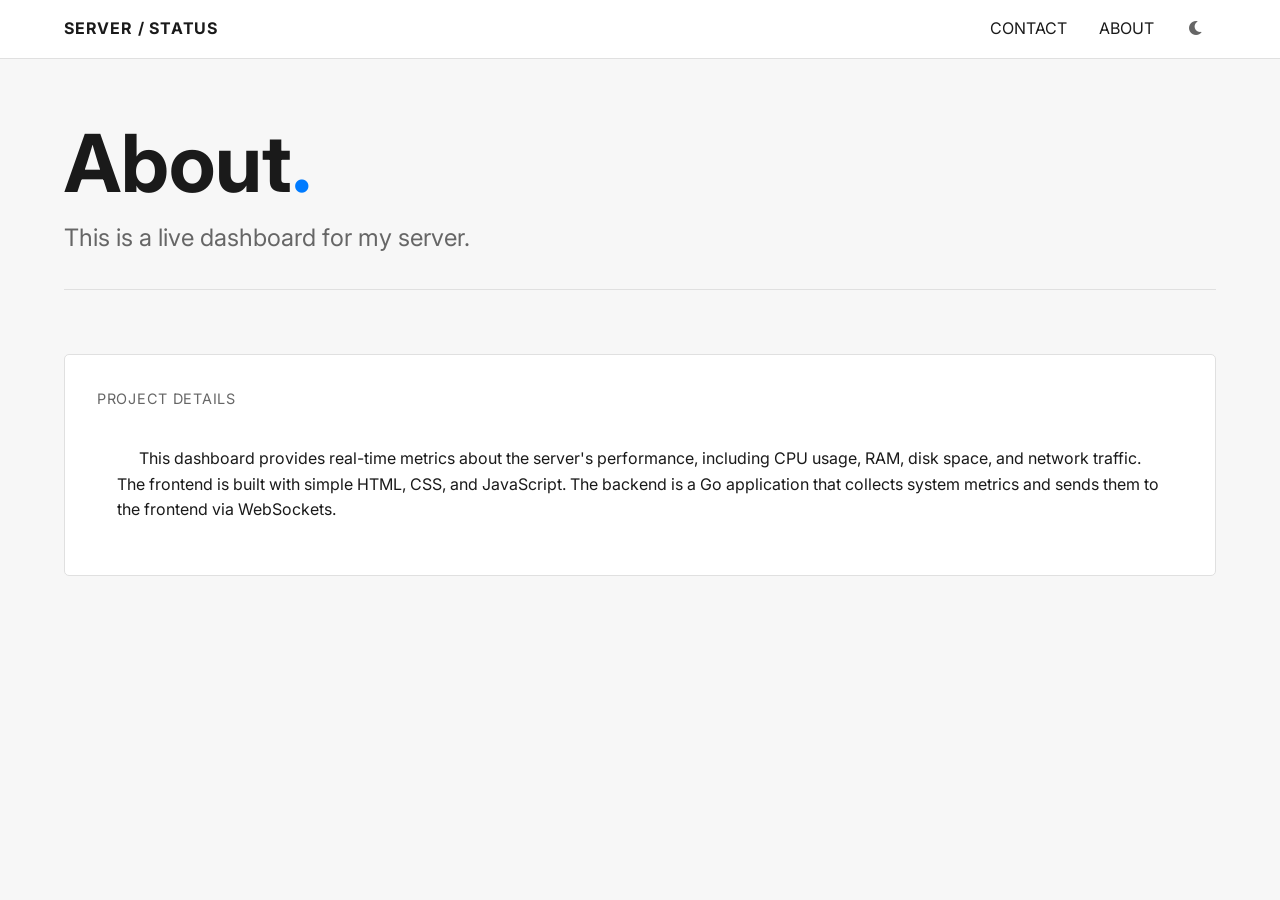
==== frontend/about.html @ 65d7e64e "about v1" ====
<!DOCTYPE html>
<html lang="en">
<head>
    <meta charset="UTF-8">
    <meta name="viewport" content="width=device-width, initial-scale=1.0">
    <title>About - My Live Server</title>
    <link rel="preconnect" href="https://fonts.googleapis.com">
    <link rel="preconnect" href="https://fonts.gstatic.com" crossorigin>
    <link href="https://fonts.googleapis.com/css2?family=Inter:wght@300;400;700&family=Roboto+Mono:wght@300;400&display=swap" rel="stylesheet">
    <link rel="stylesheet" href="https://cdnjs.cloudflare.com/ajax/libs/font-awesome/6.0.0-beta3/css/all.min.css">
    <link rel="stylesheet" href="style.css">
</head>
<body>
    <header class="header">
        <div class="logo"><a href="/" style="text-decoration: none; color: inherit;">SERVER / STATUS</a></div>
        <nav class="nav">
            <a href="contact.html" class="nav-item">CONTACT</a>
            <a href="about.html" class="nav-item">ABOUT</a>
            <div id="theme-switcher" class="nav-item">
                <i class="fas fa-moon"></i>
            </div>
        </nav>
    </header>

    <main class="container">
        <section class="hero">
            <h1>About<span class="dot">.</span></h1>
            <p class="subtitle">This is a live dashboard for my server.</p>
        </section>

        <section class="metrics-grid">
            <div class="metric-card full-width">
                <div class="metric-label">Project Details</div>
                <div class="card-body" style="padding: 20px;">
                    <p>This dashboard provides real-time metrics about the server's performance, including CPU usage, RAM, disk space, and network traffic.</p>
                    <p>The frontend is built with simple HTML, CSS, and JavaScript. The backend is a Go application that collects system metrics and sends them to the frontend via WebSockets.</p>
                </div>
            </div>
        </section>
    </main>
    <script>
        document.addEventListener('DOMContentLoaded', () => {
            const themeSwitcher = document.getElementById('theme-switcher');
            const body = document.body;
            const themeIcon = themeSwitcher.querySelector('i');

            // Appliquer le thème sauvegardé au chargement
            const savedTheme = localStorage.getItem('theme');
            if (savedTheme === 'dark') {
                body.classList.add('dark-mode');
                themeIcon.classList.remove('fa-moon');
                themeIcon.classList.add('fa-sun');
            }

            themeSwitcher.addEventListener('click', () => {
                body.classList.toggle('dark-mode');
                
                if (body.classList.contains('dark-mode')) {
                    themeIcon.classList.remove('fa-moon');
                    themeIcon.classList.add('fa-sun');
                    localStorage.setItem('theme', 'dark');
                } else {
                    themeIcon.classList.remove('fa-sun');
                    themeIcon.classList.add('fa-moon');
                    localStorage.setItem('theme', 'light');
                }
            });
        });
    </script>
</body>
</html>
---- frontend/style.css ----
:root {
    --primary-text-color: #1a1a1a;
    --secondary-text-color: #666;
    --background-color: #f7f7f7;
    --border-color: #e0e0e0;
    --accent-color: #007bff;
    --card-background-color: #fff;
    --font-family-main: 'Inter', sans-serif;
    --font-family-mono: 'Roboto Mono', monospace;
    --spacing-unit: 1rem;
}

* { box-sizing: border-box; margin: 0; padding: 0; }
body { font-family: var(--font-family-main); color: var(--primary-text-color); background-color: var(--background-color); line-height: 1.6; overflow-x: hidden; }
.header { display: flex; justify-content: space-between; align-items: center; padding: var(--spacing-unit) calc(var(--spacing-unit) * 4); border-bottom: 1px solid var(--border-color); background-color: var(--card-background-color); }
.logo { font-weight: 700; letter-spacing: 0.05em; }
.nav { display: flex; gap: calc(var(--spacing-unit) * 2); }
.nav-item { text-decoration: none; color: var(--primary-text-color); font-weight: 400; text-transform: uppercase; transition: color 0.3s ease; }
.nav-item:hover { color: var(--accent-color); }
#theme-switcher { cursor: pointer; }
.container { max-width: 1400px; margin: 0 auto; padding: calc(var(--spacing-unit) * 4); }
.hero { margin-bottom: calc(var(--spacing-unit) * 4); padding-bottom: calc(var(--spacing-unit) * 2); border-bottom: 1px solid var(--border-color); }
.hero h1 { font-size: 5rem; font-weight: 700; line-height: 1; margin-bottom: var(--spacing-unit); }
.hero .dot { color: var(--accent-color); }
.subtitle { font-size: 1.5rem; color: var(--secondary-text-color); margin-top: var(--spacing-unit); }

/* --- GRILLE PRINCIPALE --- */
.metrics-grid { 
    display: grid; 
    grid-template-columns: repeat(auto-fit, minmax(300px, 1fr)); 
    gap: calc(var(--spacing-unit) * 2); 
}
.metric-card.large-card { grid-column: span 2; }
.metric-card.full-width { grid-column: 1 / -1; }

/* --- STYLE GÉNÉRAL DES CARTES --- */
.metric-card { 
    background-color: var(--card-background-color);
    border: 1px solid var(--border-color);
    padding: calc(var(--spacing-unit) * 2);
    border-radius: 5px; 
    display: flex; 
    flex-direction: column;
    min-height: 200px;
}
.metric-label { font-size: 0.9rem; color: var(--secondary-text-color); text-transform: uppercase; letter-spacing: 0.05em; margin-bottom: var(--spacing-unit); }
.metric-value { font-family: var(--font-family-mono); font-size: 2.2rem; font-weight: 700; }

/* --- ALIGNEMENT VERTICAL (NOTRE DERNIER AJOUT) --- */
.card-body, .cpu-main-stats {
    flex-grow: 1;
    display: flex;
    flex-direction: column;
    justify-content: center;
    align-items: center;
}
.progress-bar-container {
    width: 100%; 
    height: 8px; 
    background-color: var(--border-color); 
    border-radius: 4px; 
    overflow: hidden; 
    margin-top: auto; /* La règle clé pour l'alignement en bas */
}
.progress-bar { height: 100%; background-color: var(--accent-color); border-radius: 4px; transition: width 0.5s ease-out; }

/* --- STYLES SPÉCIFIQUES AUX CARTES --- */

.fas, .fab { margin-right: 10px; color: var(--secondary-text-color); width: 20px; text-align: center; }

/* Carte CPU */
.cpu-main-stats {
    display: flex;
    justify-content: space-between;
    align-items: baseline;
    padding-bottom: var(--spacing-unit);
}
.cpu-temp-value { font-family: var(--font-family-mono); font-size: 1.5rem; font-weight: 700; color: var(--secondary-text-color); }
.cpu-temp-value .fas { margin-right: 8px; color: var(--accent-color); }

/* Carte ZFS */
/* ... (tous les styles ZFS) ... */
.zfs-header { display: flex; justify-content: space-between; align-items: center; font-family: var(--font-family-mono); font-size: 1.2rem; margin-bottom: var(--spacing-unit); padding-bottom: var(--spacing-unit); border-bottom: 1px solid var(--border-color); }
.pool-name { font-weight: 700; }
.pool-status { font-size: 0.9rem; padding: 4px 10px; border-radius: 12px; font-weight: 700; }
.pool-status.online { color: #28a745; background-color: rgba(40, 167, 69, 0.1); }
.zfs-layout { display: flex; gap: calc(var(--spacing-unit) * 3); margin-top: var(--spacing-unit); }
.zfs-column { flex: 1; }
.column-title { font-weight: 700; margin-bottom: var(--spacing-unit); display: block; }
.zfs-tree { list-style-type: none; padding-left: 0; font-family: var(--font-family-mono); }
.zfs-tree ul { list-style-type: none; padding-left: calc(var(--spacing-unit) * 2); margin-top: 0.5rem; border-left: 1px solid var(--border-color); }
.zfs-tree li { padding: 0.4rem 0; position: relative; }

/* Solution pour les noms de dispositifs longs */
.zfs-tree ul li {
    white-space: nowrap;
    overflow: hidden;
    text-overflow: ellipsis;
    max-width: 100%;
    word-break: break-all; /* Fallback pour les très longs mots sans espaces */
}
.device-status { float: right; color: var(--secondary-text-color); font-size: 0.9rem; }


/* Carte System Info */
.sysinfo-list { list-style: none; padding: 0; display: flex; flex-direction: column; gap: var(--spacing-unit); height: 100%; justify-content: center; }
.sysinfo-list li { display: flex; justify-content: space-between; font-family: var(--font-family-mono); font-size: 1rem; }
.sysinfo-list li span:first-child { color: var(--secondary-text-color); }
.sysinfo-list li span:last-child { font-weight: 700; text-align: right; }

/* Carte Cache Performance */
/* ... (tous les styles ARC) ... */
.cache-stats-container { display: flex; align-items: center; gap: calc(var(--spacing-unit) * 3); flex-grow: 1; }
.cache-chart-container { text-align: center; }
.cache-chart { width: 120px; height: 120px; }
.chart-bg { fill: none; stroke: var(--border-color); stroke-width: 3; }
.chart-circle { fill: none; stroke: var(--accent-color); stroke-width: 3; stroke-linecap: round; transform: rotate(-90deg); transform-origin: 50% 50%; transition: stroke-dasharray 1s ease-out; }
.chart-text { font-family: var(--font-family-mono); font-size: 5px; font-weight: 700; fill: var(--primary-text-color); text-anchor: middle; }
.chart-label { font-size: 0.8rem; color: var(--secondary-text-color); text-transform: uppercase; margin-top: 0.5rem; }
.cache-details { flex: 1; align-self: stretch; display: flex; flex-direction: column; justify-content: center; }
.cache-stat { display: flex; justify-content: space-between; font-family: var(--font-family-mono); padding: 0.75rem 0; }
.cache-stat span:first-child { color: var(--secondary-text-color); }
.cache-stat .stat-value { font-weight: 700; }
.cache-details hr { border: none; border-top: 1px solid var(--border-color); margin: 0; }


/* Carte Streaming */
/* ... (tous les styles Streaming) ... */
#streaming-card { justify-content: center; }
.library-counts { display: flex; justify-content: space-around; text-align: center; flex-grow: 1; align-items: center; padding: var(--spacing-unit) 0; }
.library-stat .count { display: block; font-family: var(--font-family-mono); font-size: 3rem; font-weight: 700; line-height: 1.1; }
.library-stat .label { font-size: 1rem; color: var(--secondary-text-color); }
.streaming-activity { display: flex; justify-content: space-around; border-top: 1px solid var(--border-color); padding-top: var(--spacing-unit); margin-top: var(--spacing-unit); font-family: var(--font-family-mono); }
.activity-stat { color: var(--primary-text-color); font-size: 1.1rem; }


/* Carte Réseau avec Graphique */
/* ... (tous les styles Réseau) ... */
.network-current-stats { display: flex; justify-content: space-around; font-family: var(--font-family-mono); font-size: 1.2rem; margin-bottom: var(--spacing-unit); }
.network-stat { text-align: center; }
.network-stat span:first-child { font-size: 0.8rem; color: var(--secondary-text-color); text-transform: uppercase; display: block; }
.network-stat span:first-child .fas { margin-right: 5px; }
.network-stat span:last-child { font-weight: 700; }
.network-chart-container { position: relative; height: 80px; }
#ram-card .card-body {
    align-items: center;
}

.ram-usage-main {
    font-family: var(--font-family-mono);
    font-size: 1.5rem;
    font-weight: 700;
    white-space: nowrap;
}

.ram-usage-percent {
    font-family: var(--font-family-mono);
    font-size: 1.2rem;
    color: var(--secondary-text-color);
}
#disk-card .card-body {
    align-items: center;
}
#disk-card .ram-usage-main {
    font-size: 1.7rem;
}
#cpu-card .cpu-main-stats {
    align-items: center;
}
#docker-card .card-body {
    text-align: center;
}
#docker-card .metric-value.with-icon {
    justify-content: center;
    gap: 1.5rem;
    margin-bottom: 0.5rem;
    display: flex;
    align-items: center;
}
#docker-card .secondary-stats {
    display: flex;
    flex-direction: row;
    justify-content: center;
    align-items: center;
    gap: 2.5rem;
    margin-top: 1rem;
}
#docker-card .fab.fa-docker {
    color: #0db7ed; 
}

/* --- RESPONSIVE --- */
@media (max-width: 1200px) {
    .zfs-tree ul li {
        max-width: calc((100vw - var(--spacing-unit) * 20) / 2);
        white-space: nowrap;
        overflow: hidden;
        text-overflow: ellipsis;
    }
    #ram-card .metric-value {
        font-size: 1.5rem;
    }
}
@media (min-width: 1000px) {
    #ram-card .metric-value {
        font-size: 1.7rem;
    }
}
@media (max-width: 900px) { 
    .metric-card.large-card { grid-column: span 1; } 
}

@media (max-width: 600px) {
    .metrics-grid { grid-template-columns: 1fr; }
    .hero h1 { font-size: 3rem; }
    .zfs-layout { flex-direction: column; }
    .cache-stats-container { flex-direction: column; }
    .library-counts { flex-direction: column; gap: calc(var(--spacing-unit)*2); }
    .container { padding: var(--spacing-unit) calc(var(--spacing-unit) * 1.5); }
    .header { padding: var(--spacing-unit) calc(var(--spacing-unit) * 1.5); }
    .metrics-grid { width: 100%; }
    .zfs-tree ul li {
        max-width: calc((100vw - var(--spacing-unit) * 10));
    }
}
/* --- DARK MODE --- */
body.dark-mode {
    --primary-text-color: #e0e0e0;
    --secondary-text-color: #999;
    --background-color: #121212;
    --border-color: #333;
    --accent-color: #0099ff;
    --card-background-color: #1e1e1e;
}

body.dark-mode .pool-status.online {
    color: #66bb6a;
    background-color: rgba(102, 187, 106, 0.1);
}

body.dark-mode #docker-card .fab.fa-docker {
    color: #2496ed;
}

body.dark-mode a {
    color: var(--accent-color);
}

body.dark-mode .nav-item:hover {
    color: #ffffff;
}
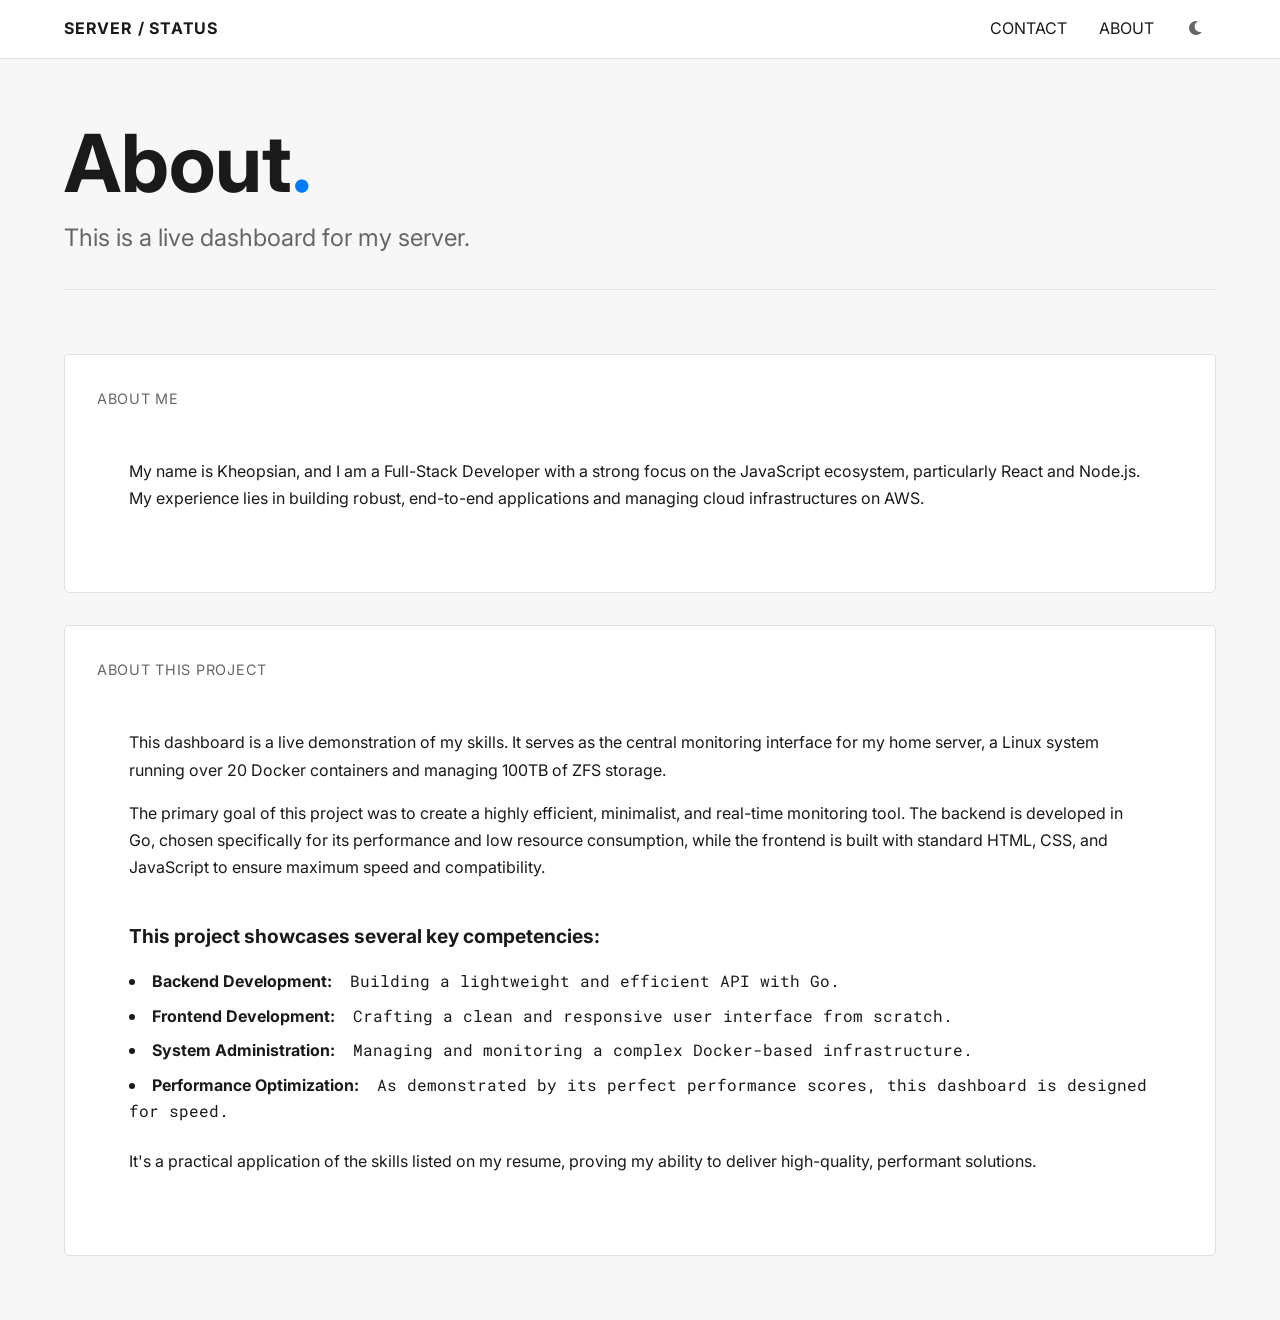
==== commit c6e845a5: "css and about page" ====
--- a/frontend/about.html
+++ b/frontend/about.html
@@ -27,13 +27,34 @@
             <h1>About<span class="dot">.</span></h1>
             <p class="subtitle">This is a live dashboard for my server.</p>
         </section>
-
         <section class="metrics-grid">
             <div class="metric-card full-width">
-                <div class="metric-label">Project Details</div>
-                <div class="card-body" style="padding: 20px;">
-                    <p>This dashboard provides real-time metrics about the server's performance, including CPU usage, RAM, disk space, and network traffic.</p>
-                    <p>The frontend is built with simple HTML, CSS, and JavaScript. The backend is a Go application that collects system metrics and sends them to the frontend via WebSockets.</p>
+                <div class="metric-label">About Me</div>
+                <div class="card-body about-content" style="padding: 2rem; align-items: flex-start;">
+                    <p>
+                        My name is Kheopsian, and I am a Full-Stack Developer with a strong focus on the JavaScript ecosystem, particularly React and Node.js. My experience lies in building robust, end-to-end applications and managing cloud infrastructures on AWS.
+                    </p>
+                </div>
+            </div>
+            <div class="metric-card full-width">
+                <div class="metric-label">About This Project</div>
+                <div class="card-body about-content" style="padding: 2rem; align-items: flex-start;">
+                    <p>
+                        This dashboard is a live demonstration of my skills. It serves as the central monitoring interface for my home server, a Linux system running over 20 Docker containers and managing 100TB of ZFS storage.
+                    </p>
+                    <p>
+                        The primary goal of this project was to create a highly efficient, minimalist, and real-time monitoring tool. The backend is developed in Go, chosen specifically for its performance and low resource consumption, while the frontend is built with standard HTML, CSS, and JavaScript to ensure maximum speed and compatibility.
+                    </p>
+                    <h4>This project showcases several key competencies:</h4>
+                    <ul>
+                        <li><strong>Backend Development:</strong> Building a lightweight and efficient API with Go.</li>
+                        <li><strong>Frontend Development:</strong> Crafting a clean and responsive user interface from scratch.</li>
+                        <li><strong>System Administration:</strong> Managing and monitoring a complex Docker-based infrastructure.</li>
+                        <li><strong>Performance Optimization:</strong> As demonstrated by its perfect performance scores, this dashboard is designed for speed.</li>
+                    </ul>
+                    <p>
+                        It's a practical application of the skills listed on my resume, proving my ability to deliver high-quality, performant solutions.
+                    </p>
                 </div>
             </div>
         </section>
--- a/frontend/style.css
+++ b/frontend/style.css
@@ -23,7 +23,34 @@
 .hero h1 { font-size: 5rem; font-weight: 700; line-height: 1; margin-bottom: var(--spacing-unit); }
 .hero .dot { color: var(--accent-color); }
 .subtitle { font-size: 1.5rem; color: var(--secondary-text-color); margin-top: var(--spacing-unit); }
-
+.about-content p {
+        margin-bottom: 1rem;
+        color: var(--primary-text-color);
+        font-size: 1rem;
+        line-height: 1.7;
+    }
+    .about-content h4 {
+        font-size: 1.2rem;
+        font-weight: 700;
+        margin-top: 1.5rem;
+        margin-bottom: 1rem;
+        color: var(--primary-text-color);
+    }
+    .about-content ul {
+        list-style-position: inside;
+        padding-left: 0;
+        margin-bottom: 1rem;
+    }
+    .about-content li {
+        margin-bottom: 0.5rem;
+        font-family: var(--font-family-mono);
+    }
+    .about-content strong {
+        font-family: var(--font-family-main); /* Force la police principale (Inter) */
+        font-weight: 700;                      /* Applique le gras */
+        color: var(--primary-text-color);
+        margin-right: 8px;                     /* Ajoute un petit espace à droite */
+    }
 /* --- GRILLE PRINCIPALE --- */
 .metrics-grid { 
     display: grid; 
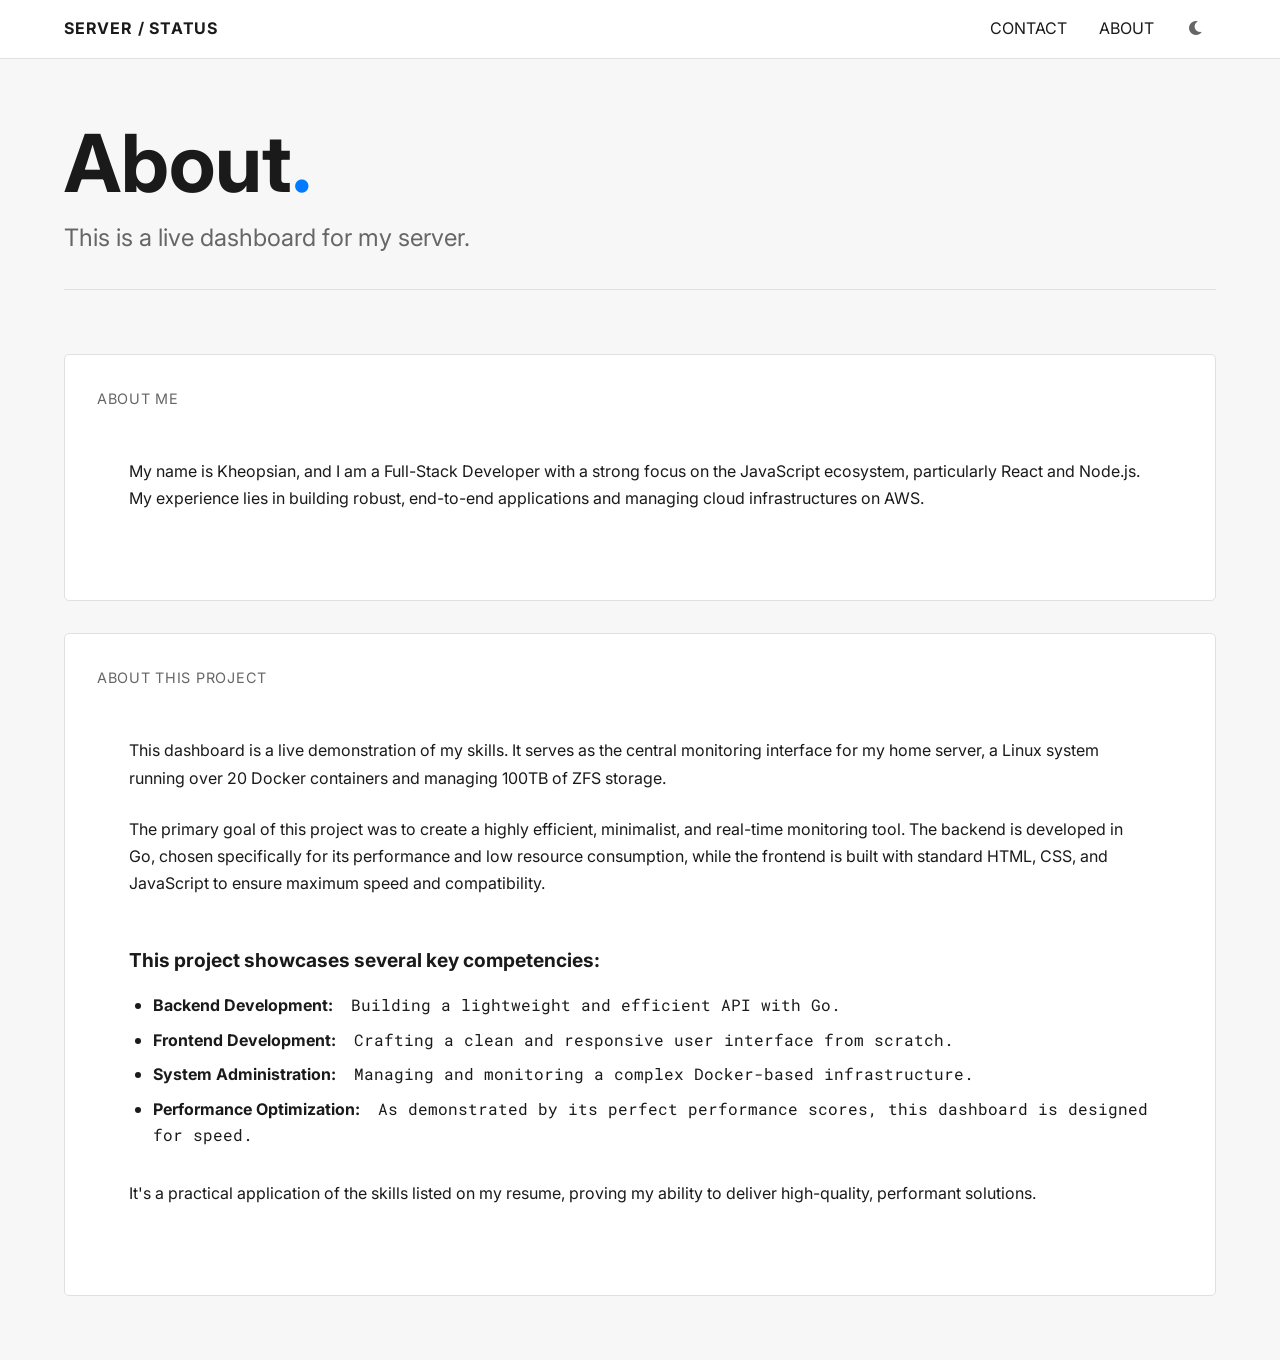
==== commit af7a2470: "new favicon" ====
--- a/frontend/about.html
+++ b/frontend/about.html
@@ -1,92 +1,105 @@
-<!DOCTYPE html>
+<!doctype html>
 <html lang="en">
-<head>
-    <meta charset="UTF-8">
-    <meta name="viewport" content="width=device-width, initial-scale=1.0">
-    <title>About - My Live Server</title>
-    <link rel="preconnect" href="https://fonts.googleapis.com">
-    <link rel="preconnect" href="https://fonts.gstatic.com" crossorigin>
-    <link href="https://fonts.googleapis.com/css2?family=Inter:wght@300;400;700&family=Roboto+Mono:wght@300;400&display=swap" rel="stylesheet">
-    <link rel="stylesheet" href="https://cdnjs.cloudflare.com/ajax/libs/font-awesome/6.0.0-beta3/css/all.min.css">
-    <link rel="stylesheet" href="style.css">
-</head>
-<body>
+  <head>
+    <meta charset="UTF-8" />
+    <meta name="viewport" content="width=device-width, initial-scale=1.0" />
+    <title>About - Orion Dashboard</title>
+    <link rel="preconnect" href="https://fonts.googleapis.com" />
+    <link rel="preconnect" href="https://fonts.gstatic.com" crossorigin />
+    <link
+      href="https://fonts.googleapis.com/css2?family=Inter:wght@300;400;700&family=Roboto+Mono:wght@300;400&display=swap"
+      rel="stylesheet"
+    />
+    <link
+      rel="stylesheet"
+      href="https://cdnjs.cloudflare.com/ajax/libs/font-awesome/6.0.0-beta3/css/all.min.css"
+    />
+    <link rel="stylesheet" href="style.css" />
+  </head>
+  <body>
     <header class="header">
-        <div class="logo"><a href="/" style="text-decoration: none; color: inherit;">SERVER / STATUS</a></div>
-        <nav class="nav">
-            <a href="contact.html" class="nav-item">CONTACT</a>
-            <a href="about.html" class="nav-item">ABOUT</a>
-            <div id="theme-switcher" class="nav-item">
-                <i class="fas fa-moon"></i>
-            </div>
-        </nav>
+      <div class="logo">
+        <a href="/" style="text-decoration: none; color: inherit"
+          >SERVER / STATUS</a
+        >
+      </div>
+      <nav class="nav">
+        <a href="contact.html" class="nav-item">CONTACT</a>
+        <a href="about.html" class="nav-item">ABOUT</a>
+        <div id="theme-switcher" class="nav-item">
+          <i class="fas fa-moon"></i>
+        </div>
+      </nav>
     </header>
 
     <main class="container">
-        <section class="hero">
-            <h1>About<span class="dot">.</span></h1>
-            <p class="subtitle">This is a live dashboard for my server.</p>
-        </section>
-        <section class="metrics-grid">
-            <div class="metric-card full-width">
-                <div class="metric-label">About Me</div>
-                <div class="card-body about-content" style="padding: 2rem; align-items: flex-start;">
-                    <p>
-                        My name is Kheopsian, and I am a Full-Stack Developer with a strong focus on the JavaScript ecosystem, particularly React and Node.js. My experience lies in building robust, end-to-end applications and managing cloud infrastructures on AWS.
-                    </p>
-                </div>
-            </div>
-            <div class="metric-card full-width">
-                <div class="metric-label">About This Project</div>
-                <div class="card-body about-content" style="padding: 2rem; align-items: flex-start;">
-                    <p>
-                        This dashboard is a live demonstration of my skills. It serves as the central monitoring interface for my home server, a Linux system running over 20 Docker containers and managing 100TB of ZFS storage.
-                    </p>
-                    <p>
-                        The primary goal of this project was to create a highly efficient, minimalist, and real-time monitoring tool. The backend is developed in Go, chosen specifically for its performance and low resource consumption, while the frontend is built with standard HTML, CSS, and JavaScript to ensure maximum speed and compatibility.
-                    </p>
-                    <h4>This project showcases several key competencies:</h4>
-                    <ul>
-                        <li><strong>Backend Development:</strong> Building a lightweight and efficient API with Go.</li>
-                        <li><strong>Frontend Development:</strong> Crafting a clean and responsive user interface from scratch.</li>
-                        <li><strong>System Administration:</strong> Managing and monitoring a complex Docker-based infrastructure.</li>
-                        <li><strong>Performance Optimization:</strong> As demonstrated by its perfect performance scores, this dashboard is designed for speed.</li>
-                    </ul>
-                    <p>
-                        It's a practical application of the skills listed on my resume, proving my ability to deliver high-quality, performant solutions.
-                    </p>
-                </div>
-            </div>
-        </section>
+      <section class="hero">
+        <h1>About<span class="dot">.</span></h1>
+        <p class="subtitle">This is a live dashboard for my server.</p>
+      </section>
+      <section class="metrics-grid">
+        <div class="metric-card full-width">
+          <div class="metric-label">About Me</div>
+          <div
+            class="card-body about-content"
+            style="padding: 2rem; align-items: flex-start"
+          >
+            <p>
+              My name is Kheopsian, and I am a Full-Stack Developer with a
+              strong focus on the JavaScript ecosystem, particularly React and
+              Node.js. My experience lies in building robust, end-to-end
+              applications and managing cloud infrastructures on AWS.
+            </p>
+          </div>
+        </div>
+        <div class="metric-card full-width">
+          <div class="metric-label">About This Project</div>
+          <div
+            class="card-body about-content"
+            style="padding: 2rem; align-items: flex-start"
+          >
+            <p>
+              This dashboard is a live demonstration of my skills. It serves as
+              the central monitoring interface for my home server, a Linux
+              system running over 20 Docker containers and managing 100TB of ZFS
+              storage.
+            </p>
+            <p>
+              The primary goal of this project was to create a highly efficient,
+              minimalist, and real-time monitoring tool. The backend is
+              developed in Go, chosen specifically for its performance and low
+              resource consumption, while the frontend is built with standard
+              HTML, CSS, and JavaScript to ensure maximum speed and
+              compatibility.
+            </p>
+            <h4>This project showcases several key competencies:</h4>
+            <ul>
+              <li>
+                <strong>Backend Development:</strong> Building a lightweight and
+                efficient API with Go.
+              </li>
+              <li>
+                <strong>Frontend Development:</strong> Crafting a clean and
+                responsive user interface from scratch.
+              </li>
+              <li>
+                <strong>System Administration:</strong> Managing and monitoring
+                a complex Docker-based infrastructure.
+              </li>
+              <li>
+                <strong>Performance Optimization:</strong> As demonstrated by
+                its perfect performance scores, this dashboard is designed for
+                speed.
+              </li>
+            </ul>
+            <p>
+              It's a practical application of the skills listed on my resume,
+              proving my ability to deliver high-quality, performant solutions.
+            </p>
+          </div>
+        </div>
+      </section>
     </main>
-    <script>
-        document.addEventListener('DOMContentLoaded', () => {
-            const themeSwitcher = document.getElementById('theme-switcher');
-            const body = document.body;
-            const themeIcon = themeSwitcher.querySelector('i');
-
-            // Appliquer le thème sauvegardé au chargement
-            const savedTheme = localStorage.getItem('theme');
-            if (savedTheme === 'dark') {
-                body.classList.add('dark-mode');
-                themeIcon.classList.remove('fa-moon');
-                themeIcon.classList.add('fa-sun');
-            }
-
-            themeSwitcher.addEventListener('click', () => {
-                body.classList.toggle('dark-mode');
-                
-                if (body.classList.contains('dark-mode')) {
-                    themeIcon.classList.remove('fa-moon');
-                    themeIcon.classList.add('fa-sun');
-                    localStorage.setItem('theme', 'dark');
-                } else {
-                    themeIcon.classList.remove('fa-sun');
-                    themeIcon.classList.add('fa-moon');
-                    localStorage.setItem('theme', 'light');
-                }
-            });
-        });
-    </script>
-</body>
-</html>+    <script src="assets/js/theme-switcher.js"></script>
+  </body>
+</html>
--- a/frontend/style.css
+++ b/frontend/style.css
@@ -1,278 +1,527 @@
 :root {
-    --primary-text-color: #1a1a1a;
-    --secondary-text-color: #666;
-    --background-color: #f7f7f7;
-    --border-color: #e0e0e0;
-    --accent-color: #007bff;
-    --card-background-color: #fff;
-    --font-family-main: 'Inter', sans-serif;
-    --font-family-mono: 'Roboto Mono', monospace;
-    --spacing-unit: 1rem;
-}
-
-* { box-sizing: border-box; margin: 0; padding: 0; }
-body { font-family: var(--font-family-main); color: var(--primary-text-color); background-color: var(--background-color); line-height: 1.6; overflow-x: hidden; }
-.header { display: flex; justify-content: space-between; align-items: center; padding: var(--spacing-unit) calc(var(--spacing-unit) * 4); border-bottom: 1px solid var(--border-color); background-color: var(--card-background-color); }
-.logo { font-weight: 700; letter-spacing: 0.05em; }
-.nav { display: flex; gap: calc(var(--spacing-unit) * 2); }
-.nav-item { text-decoration: none; color: var(--primary-text-color); font-weight: 400; text-transform: uppercase; transition: color 0.3s ease; }
-.nav-item:hover { color: var(--accent-color); }
-#theme-switcher { cursor: pointer; }
-.container { max-width: 1400px; margin: 0 auto; padding: calc(var(--spacing-unit) * 4); }
-.hero { margin-bottom: calc(var(--spacing-unit) * 4); padding-bottom: calc(var(--spacing-unit) * 2); border-bottom: 1px solid var(--border-color); }
-.hero h1 { font-size: 5rem; font-weight: 700; line-height: 1; margin-bottom: var(--spacing-unit); }
-.hero .dot { color: var(--accent-color); }
-.subtitle { font-size: 1.5rem; color: var(--secondary-text-color); margin-top: var(--spacing-unit); }
+  --primary-text-color: #1a1a1a;
+  --secondary-text-color: #666;
+  --background-color: #f7f7f7;
+  --border-color: #e0e0e0;
+  --accent-color: #007bff;
+  --card-background-color: #fff;
+  --font-family-main: "Inter", sans-serif;
+  --font-family-mono: "Roboto Mono", monospace;
+  --spacing-unit: 1rem;
+}
+
+* {
+  box-sizing: border-box;
+  margin: 0;
+  padding: 0;
+}
+body {
+  font-family: var(--font-family-main);
+  color: var(--primary-text-color);
+  background-color: var(--background-color);
+  line-height: 1.6;
+  overflow-x: hidden;
+}
+.header {
+  display: flex;
+  justify-content: space-between;
+  align-items: center;
+  padding: var(--spacing-unit) calc(var(--spacing-unit) * 4);
+  border-bottom: 1px solid var(--border-color);
+  background-color: var(--card-background-color);
+}
+.logo {
+  font-weight: 700;
+  letter-spacing: 0.05em;
+}
+.nav {
+  display: flex;
+  gap: calc(var(--spacing-unit) * 2);
+}
+.nav-item {
+  text-decoration: none;
+  color: var(--primary-text-color);
+  font-weight: 400;
+  text-transform: uppercase;
+  transition: color 0.3s ease;
+}
+.nav-item:hover {
+  color: var(--accent-color);
+}
+#theme-switcher {
+  cursor: pointer;
+}
+.container {
+  max-width: 1400px;
+  margin: 0 auto;
+  padding: calc(var(--spacing-unit) * 4);
+}
+.hero {
+  margin-bottom: calc(var(--spacing-unit) * 4);
+  padding-bottom: calc(var(--spacing-unit) * 2);
+  border-bottom: 1px solid var(--border-color);
+}
+.hero h1 {
+  font-size: 5rem;
+  font-weight: 700;
+  line-height: 1;
+  margin-bottom: var(--spacing-unit);
+}
+.hero .dot {
+  color: var(--accent-color);
+}
+.subtitle {
+  font-size: 1.5rem;
+  color: var(--secondary-text-color);
+  margin-top: var(--spacing-unit);
+}
 .about-content p {
-        margin-bottom: 1rem;
-        color: var(--primary-text-color);
-        font-size: 1rem;
-        line-height: 1.7;
-    }
-    .about-content h4 {
-        font-size: 1.2rem;
-        font-weight: 700;
-        margin-top: 1.5rem;
-        margin-bottom: 1rem;
-        color: var(--primary-text-color);
-    }
-    .about-content ul {
-        list-style-position: inside;
-        padding-left: 0;
-        margin-bottom: 1rem;
-    }
-    .about-content li {
-        margin-bottom: 0.5rem;
-        font-family: var(--font-family-mono);
-    }
-    .about-content strong {
-        font-family: var(--font-family-main); /* Force la police principale (Inter) */
-        font-weight: 700;                      /* Applique le gras */
-        color: var(--primary-text-color);
-        margin-right: 8px;                     /* Ajoute un petit espace à droite */
-    }
-/* --- GRILLE PRINCIPALE --- */
-.metrics-grid { 
-    display: grid; 
-    grid-template-columns: repeat(auto-fit, minmax(300px, 1fr)); 
-    gap: calc(var(--spacing-unit) * 2); 
-}
-.metric-card.large-card { grid-column: span 2; }
-.metric-card.full-width { grid-column: 1 / -1; }
-
-/* --- STYLE GÉNÉRAL DES CARTES --- */
-.metric-card { 
-    background-color: var(--card-background-color);
-    border: 1px solid var(--border-color);
-    padding: calc(var(--spacing-unit) * 2);
-    border-radius: 5px; 
-    display: flex; 
-    flex-direction: column;
-    min-height: 200px;
-}
-.metric-label { font-size: 0.9rem; color: var(--secondary-text-color); text-transform: uppercase; letter-spacing: 0.05em; margin-bottom: var(--spacing-unit); }
-.metric-value { font-family: var(--font-family-mono); font-size: 2.2rem; font-weight: 700; }
-
-/* --- ALIGNEMENT VERTICAL (NOTRE DERNIER AJOUT) --- */
-.card-body, .cpu-main-stats {
-    flex-grow: 1;
-    display: flex;
-    flex-direction: column;
-    justify-content: center;
-    align-items: center;
+  margin-bottom: 1.5rem;
+  color: var(--primary-text-color);
+  font-size: 1rem;
+  line-height: 1.7;
+}
+.about-content h4 {
+  font-size: 1.2rem;
+  font-weight: 700;
+  margin-top: 1.5rem;
+  margin-bottom: 1rem;
+  color: var(--primary-text-color);
+}
+.about-content ul {
+  list-style-position: outside;
+  padding-left: 1.5rem;
+  margin-bottom: 1.5rem;
+}
+.about-content li {
+  margin-bottom: 0.5rem;
+  font-family: var(--font-family-mono);
+}
+.about-content strong {
+  font-family: var(--font-family-main);
+  font-weight: 700;
+  color: var(--primary-text-color);
+  margin-right: 8px;
+}
+
+.metrics-grid {
+  display: grid;
+  grid-template-columns: repeat(auto-fit, minmax(300px, 1fr));
+  gap: calc(var(--spacing-unit) * 2);
+}
+.metric-card.large-card {
+  grid-column: span 2;
+}
+.metric-card.full-width {
+  grid-column: 1 / -1;
+}
+
+.metric-card {
+  background-color: var(--card-background-color);
+  border: 1px solid var(--border-color);
+  padding: calc(var(--spacing-unit) * 2);
+  border-radius: 5px;
+  display: flex;
+  flex-direction: column;
+  min-height: 200px;
+}
+.metric-label {
+  font-size: 0.9rem;
+  color: var(--secondary-text-color);
+  text-transform: uppercase;
+  letter-spacing: 0.05em;
+  margin-bottom: var(--spacing-unit);
+}
+.metric-value {
+  font-family: var(--font-family-mono);
+  font-size: 2.2rem;
+  font-weight: 700;
+}
+
+.card-body,
+.cpu-main-stats {
+  flex-grow: 1;
+  display: flex;
+  flex-direction: column;
+  justify-content: center;
+  align-items: center;
 }
 .progress-bar-container {
-    width: 100%; 
-    height: 8px; 
-    background-color: var(--border-color); 
-    border-radius: 4px; 
-    overflow: hidden; 
-    margin-top: auto; /* La règle clé pour l'alignement en bas */
-}
-.progress-bar { height: 100%; background-color: var(--accent-color); border-radius: 4px; transition: width 0.5s ease-out; }
-
-/* --- STYLES SPÉCIFIQUES AUX CARTES --- */
-
-.fas, .fab { margin-right: 10px; color: var(--secondary-text-color); width: 20px; text-align: center; }
-
-/* Carte CPU */
+  width: 100%;
+  height: 8px;
+  background-color: var(--border-color);
+  border-radius: 4px;
+  overflow: hidden;
+  margin-top: auto;
+}
+.progress-bar {
+  height: 100%;
+  background-color: var(--accent-color);
+  border-radius: 4px;
+  transition: width 0.5s ease-out;
+}
+
+.fas,
+.fab {
+  margin-right: 10px;
+  color: var(--secondary-text-color);
+  width: 20px;
+  text-align: center;
+}
+
 .cpu-main-stats {
-    display: flex;
-    justify-content: space-between;
-    align-items: baseline;
-    padding-bottom: var(--spacing-unit);
-}
-.cpu-temp-value { font-family: var(--font-family-mono); font-size: 1.5rem; font-weight: 700; color: var(--secondary-text-color); }
-.cpu-temp-value .fas { margin-right: 8px; color: var(--accent-color); }
-
-/* Carte ZFS */
-/* ... (tous les styles ZFS) ... */
-.zfs-header { display: flex; justify-content: space-between; align-items: center; font-family: var(--font-family-mono); font-size: 1.2rem; margin-bottom: var(--spacing-unit); padding-bottom: var(--spacing-unit); border-bottom: 1px solid var(--border-color); }
-.pool-name { font-weight: 700; }
-.pool-status { font-size: 0.9rem; padding: 4px 10px; border-radius: 12px; font-weight: 700; }
-.pool-status.online { color: #28a745; background-color: rgba(40, 167, 69, 0.1); }
-.zfs-layout { display: flex; gap: calc(var(--spacing-unit) * 3); margin-top: var(--spacing-unit); }
-.zfs-column { flex: 1; }
-.column-title { font-weight: 700; margin-bottom: var(--spacing-unit); display: block; }
-.zfs-tree { list-style-type: none; padding-left: 0; font-family: var(--font-family-mono); }
-.zfs-tree ul { list-style-type: none; padding-left: calc(var(--spacing-unit) * 2); margin-top: 0.5rem; border-left: 1px solid var(--border-color); }
-.zfs-tree li { padding: 0.4rem 0; position: relative; }
-
-/* Solution pour les noms de dispositifs longs */
+  display: flex;
+  justify-content: space-between;
+  align-items: baseline;
+  padding-bottom: var(--spacing-unit);
+}
+.cpu-temp-value {
+  font-family: var(--font-family-mono);
+  font-size: 1.5rem;
+  font-weight: 700;
+  color: var(--secondary-text-color);
+}
+.cpu-temp-value .fas {
+  margin-right: 8px;
+  color: var(--accent-color);
+}
+
+.zfs-header {
+  display: flex;
+  justify-content: space-between;
+  align-items: center;
+  font-family: var(--font-family-mono);
+  font-size: 1.2rem;
+  margin-bottom: var(--spacing-unit);
+  padding-bottom: var(--spacing-unit);
+  border-bottom: 1px solid var(--border-color);
+}
+.pool-name {
+  font-weight: 700;
+}
+.pool-status {
+  font-size: 0.9rem;
+  padding: 4px 10px;
+  border-radius: 12px;
+  font-weight: 700;
+}
+.pool-status.online {
+  color: #28a745;
+  background-color: rgba(40, 167, 69, 0.1);
+}
+.zfs-layout {
+  display: flex;
+  gap: calc(var(--spacing-unit) * 3);
+  margin-top: var(--spacing-unit);
+}
+.zfs-column {
+  flex: 1;
+}
+.column-title {
+  font-weight: 700;
+  margin-bottom: var(--spacing-unit);
+  display: block;
+}
+.zfs-tree {
+  list-style-type: none;
+  padding-left: 0;
+  font-family: var(--font-family-mono);
+}
+.zfs-tree ul {
+  list-style-type: none;
+  padding-left: calc(var(--spacing-unit) * 2);
+  margin-top: 0.5rem;
+  border-left: 1px solid var(--border-color);
+}
+.zfs-tree li {
+  padding: 0.4rem 0;
+  position: relative;
+}
+
 .zfs-tree ul li {
+  white-space: nowrap;
+  overflow: hidden;
+  text-overflow: ellipsis;
+  max-width: 100%;
+  word-break: break-all;
+}
+.device-status {
+  float: right;
+  color: var(--secondary-text-color);
+  font-size: 0.9rem;
+}
+
+.sysinfo-list {
+  list-style: none;
+  padding: 0;
+  display: flex;
+  flex-direction: column;
+  gap: var(--spacing-unit);
+  height: 100%;
+  justify-content: center;
+}
+.sysinfo-list li {
+  display: flex;
+  justify-content: space-between;
+  font-family: var(--font-family-mono);
+  font-size: 1rem;
+}
+.sysinfo-list li span:first-child {
+  color: var(--secondary-text-color);
+}
+.sysinfo-list li span:last-child {
+  font-weight: 700;
+  text-align: right;
+}
+
+.cache-stats-container {
+  display: flex;
+  align-items: center;
+  gap: calc(var(--spacing-unit) * 3);
+  flex-grow: 1;
+}
+.cache-chart-container {
+  text-align: center;
+}
+.cache-chart {
+  width: 120px;
+  height: 120px;
+}
+.chart-bg {
+  fill: none;
+  stroke: var(--border-color);
+  stroke-width: 3;
+}
+.chart-circle {
+  fill: none;
+  stroke: var(--accent-color);
+  stroke-width: 3;
+  stroke-linecap: round;
+  transform: rotate(-90deg);
+  transform-origin: 50% 50%;
+  transition: stroke-dasharray 1s ease-out;
+}
+.chart-text {
+  font-family: var(--font-family-mono);
+  font-size: 5px;
+  font-weight: 700;
+  fill: var(--primary-text-color);
+  text-anchor: middle;
+}
+.chart-label {
+  font-size: 0.8rem;
+  color: var(--secondary-text-color);
+  text-transform: uppercase;
+  margin-top: 0.5rem;
+}
+.cache-details {
+  flex: 1;
+  align-self: stretch;
+  display: flex;
+  flex-direction: column;
+  justify-content: center;
+}
+.cache-stat {
+  display: flex;
+  justify-content: space-between;
+  font-family: var(--font-family-mono);
+  padding: 0.75rem 0;
+}
+.cache-stat span:first-child {
+  color: var(--secondary-text-color);
+}
+.cache-stat .stat-value {
+  font-weight: 700;
+}
+.cache-details hr {
+  border: none;
+  border-top: 1px solid var(--border-color);
+  margin: 0;
+}
+
+#streaming-card {
+  justify-content: center;
+}
+.library-counts {
+  display: flex;
+  justify-content: space-around;
+  text-align: center;
+  flex-grow: 1;
+  align-items: center;
+  padding: var(--spacing-unit) 0;
+}
+.library-stat .count {
+  display: block;
+  font-family: var(--font-family-mono);
+  font-size: 3rem;
+  font-weight: 700;
+  line-height: 1.1;
+}
+.library-stat .label {
+  font-size: 1rem;
+  color: var(--secondary-text-color);
+}
+.streaming-activity {
+  display: flex;
+  justify-content: space-around;
+  border-top: 1px solid var(--border-color);
+  padding-top: var(--spacing-unit);
+  margin-top: var(--spacing-unit);
+  font-family: var(--font-family-mono);
+}
+.activity-stat {
+  color: var(--primary-text-color);
+  font-size: 1.1rem;
+}
+
+.network-current-stats {
+  display: flex;
+  justify-content: space-around;
+  font-family: var(--font-family-mono);
+  font-size: 1.2rem;
+  margin-bottom: var(--spacing-unit);
+}
+.network-stat {
+  text-align: center;
+}
+.network-stat span:first-child {
+  font-size: 0.8rem;
+  color: var(--secondary-text-color);
+  text-transform: uppercase;
+  display: block;
+}
+.network-stat span:first-child .fas {
+  margin-right: 5px;
+}
+.network-stat span:last-child {
+  font-weight: 700;
+}
+.network-chart-container {
+  position: relative;
+  height: 80px;
+}
+#ram-card .card-body {
+  align-items: center;
+}
+
+.ram-usage-main {
+  font-family: var(--font-family-mono);
+  font-size: 1.5rem;
+  font-weight: 700;
+  white-space: nowrap;
+}
+
+.ram-usage-percent {
+  font-family: var(--font-family-mono);
+  font-size: 1.2rem;
+  color: var(--secondary-text-color);
+}
+#disk-card .card-body {
+  align-items: center;
+}
+#disk-card .ram-usage-main {
+  font-size: 1.7rem;
+}
+#cpu-card .cpu-main-stats {
+  align-items: center;
+}
+#docker-card .card-body {
+  text-align: center;
+}
+#docker-card .metric-value.with-icon {
+  justify-content: center;
+  gap: 1.5rem;
+  margin-bottom: 0.5rem;
+  display: flex;
+  align-items: center;
+}
+#docker-card .secondary-stats {
+  display: flex;
+  flex-direction: row;
+  justify-content: center;
+  align-items: center;
+  gap: 2.5rem;
+  margin-top: 1rem;
+}
+#docker-card .fab.fa-docker {
+  color: #0db7ed;
+}
+
+@media (max-width: 1200px) {
+  .zfs-tree ul li {
+    max-width: calc((100vw - var(--spacing-unit) * 20) / 2);
     white-space: nowrap;
     overflow: hidden;
     text-overflow: ellipsis;
-    max-width: 100%;
-    word-break: break-all; /* Fallback pour les très longs mots sans espaces */
-}
-.device-status { float: right; color: var(--secondary-text-color); font-size: 0.9rem; }
-
-
-/* Carte System Info */
-.sysinfo-list { list-style: none; padding: 0; display: flex; flex-direction: column; gap: var(--spacing-unit); height: 100%; justify-content: center; }
-.sysinfo-list li { display: flex; justify-content: space-between; font-family: var(--font-family-mono); font-size: 1rem; }
-.sysinfo-list li span:first-child { color: var(--secondary-text-color); }
-.sysinfo-list li span:last-child { font-weight: 700; text-align: right; }
-
-/* Carte Cache Performance */
-/* ... (tous les styles ARC) ... */
-.cache-stats-container { display: flex; align-items: center; gap: calc(var(--spacing-unit) * 3); flex-grow: 1; }
-.cache-chart-container { text-align: center; }
-.cache-chart { width: 120px; height: 120px; }
-.chart-bg { fill: none; stroke: var(--border-color); stroke-width: 3; }
-.chart-circle { fill: none; stroke: var(--accent-color); stroke-width: 3; stroke-linecap: round; transform: rotate(-90deg); transform-origin: 50% 50%; transition: stroke-dasharray 1s ease-out; }
-.chart-text { font-family: var(--font-family-mono); font-size: 5px; font-weight: 700; fill: var(--primary-text-color); text-anchor: middle; }
-.chart-label { font-size: 0.8rem; color: var(--secondary-text-color); text-transform: uppercase; margin-top: 0.5rem; }
-.cache-details { flex: 1; align-self: stretch; display: flex; flex-direction: column; justify-content: center; }
-.cache-stat { display: flex; justify-content: space-between; font-family: var(--font-family-mono); padding: 0.75rem 0; }
-.cache-stat span:first-child { color: var(--secondary-text-color); }
-.cache-stat .stat-value { font-weight: 700; }
-.cache-details hr { border: none; border-top: 1px solid var(--border-color); margin: 0; }
-
-
-/* Carte Streaming */
-/* ... (tous les styles Streaming) ... */
-#streaming-card { justify-content: center; }
-.library-counts { display: flex; justify-content: space-around; text-align: center; flex-grow: 1; align-items: center; padding: var(--spacing-unit) 0; }
-.library-stat .count { display: block; font-family: var(--font-family-mono); font-size: 3rem; font-weight: 700; line-height: 1.1; }
-.library-stat .label { font-size: 1rem; color: var(--secondary-text-color); }
-.streaming-activity { display: flex; justify-content: space-around; border-top: 1px solid var(--border-color); padding-top: var(--spacing-unit); margin-top: var(--spacing-unit); font-family: var(--font-family-mono); }
-.activity-stat { color: var(--primary-text-color); font-size: 1.1rem; }
-
-
-/* Carte Réseau avec Graphique */
-/* ... (tous les styles Réseau) ... */
-.network-current-stats { display: flex; justify-content: space-around; font-family: var(--font-family-mono); font-size: 1.2rem; margin-bottom: var(--spacing-unit); }
-.network-stat { text-align: center; }
-.network-stat span:first-child { font-size: 0.8rem; color: var(--secondary-text-color); text-transform: uppercase; display: block; }
-.network-stat span:first-child .fas { margin-right: 5px; }
-.network-stat span:last-child { font-weight: 700; }
-.network-chart-container { position: relative; height: 80px; }
-#ram-card .card-body {
-    align-items: center;
-}
-
-.ram-usage-main {
-    font-family: var(--font-family-mono);
+  }
+  #ram-card .metric-value {
     font-size: 1.5rem;
-    font-weight: 700;
-    white-space: nowrap;
-}
-
-.ram-usage-percent {
-    font-family: var(--font-family-mono);
-    font-size: 1.2rem;
-    color: var(--secondary-text-color);
-}
-#disk-card .card-body {
-    align-items: center;
-}
-#disk-card .ram-usage-main {
+  }
+}
+@media (min-width: 1000px) {
+  #ram-card .metric-value {
     font-size: 1.7rem;
-}
-#cpu-card .cpu-main-stats {
-    align-items: center;
-}
-#docker-card .card-body {
-    text-align: center;
-}
-#docker-card .metric-value.with-icon {
-    justify-content: center;
-    gap: 1.5rem;
-    margin-bottom: 0.5rem;
-    display: flex;
-    align-items: center;
-}
-#docker-card .secondary-stats {
-    display: flex;
-    flex-direction: row;
-    justify-content: center;
-    align-items: center;
-    gap: 2.5rem;
-    margin-top: 1rem;
-}
-#docker-card .fab.fa-docker {
-    color: #0db7ed; 
-}
-
-/* --- RESPONSIVE --- */
-@media (max-width: 1200px) {
-    .zfs-tree ul li {
-        max-width: calc((100vw - var(--spacing-unit) * 20) / 2);
-        white-space: nowrap;
-        overflow: hidden;
-        text-overflow: ellipsis;
-    }
-    #ram-card .metric-value {
-        font-size: 1.5rem;
-    }
-}
-@media (min-width: 1000px) {
-    #ram-card .metric-value {
-        font-size: 1.7rem;
-    }
-}
-@media (max-width: 900px) { 
-    .metric-card.large-card { grid-column: span 1; } 
+  }
+}
+@media (max-width: 900px) {
+  .metric-card.large-card {
+    grid-column: span 1;
+  }
 }
 
 @media (max-width: 600px) {
-    .metrics-grid { grid-template-columns: 1fr; }
-    .hero h1 { font-size: 3rem; }
-    .zfs-layout { flex-direction: column; }
-    .cache-stats-container { flex-direction: column; }
-    .library-counts { flex-direction: column; gap: calc(var(--spacing-unit)*2); }
-    .container { padding: var(--spacing-unit) calc(var(--spacing-unit) * 1.5); }
-    .header { padding: var(--spacing-unit) calc(var(--spacing-unit) * 1.5); }
-    .metrics-grid { width: 100%; }
-    .zfs-tree ul li {
-        max-width: calc((100vw - var(--spacing-unit) * 10));
-    }
-}
-/* --- DARK MODE --- */
+  .metrics-grid {
+    grid-template-columns: 1fr;
+  }
+  .hero h1 {
+    font-size: 3rem;
+  }
+  .zfs-layout {
+    flex-direction: column;
+  }
+  .cache-stats-container {
+    flex-direction: column;
+  }
+  .library-counts {
+    flex-direction: column;
+    gap: calc(var(--spacing-unit) * 2);
+  }
+  .container {
+    padding: var(--spacing-unit) calc(var(--spacing-unit) * 1.5);
+  }
+  .header {
+    padding: var(--spacing-unit) calc(var(--spacing-unit) * 1.5);
+  }
+  .metrics-grid {
+    width: 100%;
+  }
+  .zfs-tree ul li {
+    max-width: calc((100vw - var(--spacing-unit) * 10));
+  }
+}
+
 body.dark-mode {
-    --primary-text-color: #e0e0e0;
-    --secondary-text-color: #999;
-    --background-color: #121212;
-    --border-color: #333;
-    --accent-color: #0099ff;
-    --card-background-color: #1e1e1e;
+  --primary-text-color: #e0e0e0;
+  --secondary-text-color: #999;
+  --background-color: #121212;
+  --border-color: #333;
+  --accent-color: #0099ff;
+  --card-background-color: #1e1e1e;
 }
 
 body.dark-mode .pool-status.online {
-    color: #66bb6a;
-    background-color: rgba(102, 187, 106, 0.1);
+  color: #66bb6a;
+  background-color: rgba(102, 187, 106, 0.1);
 }
 
 body.dark-mode #docker-card .fab.fa-docker {
-    color: #2496ed;
+  color: #2496ed;
 }
 
 body.dark-mode a {
-    color: var(--accent-color);
+  color: var(--accent-color);
 }
 
 body.dark-mode .nav-item:hover {
-    color: #ffffff;
-}+  color: #ffffff;
+}
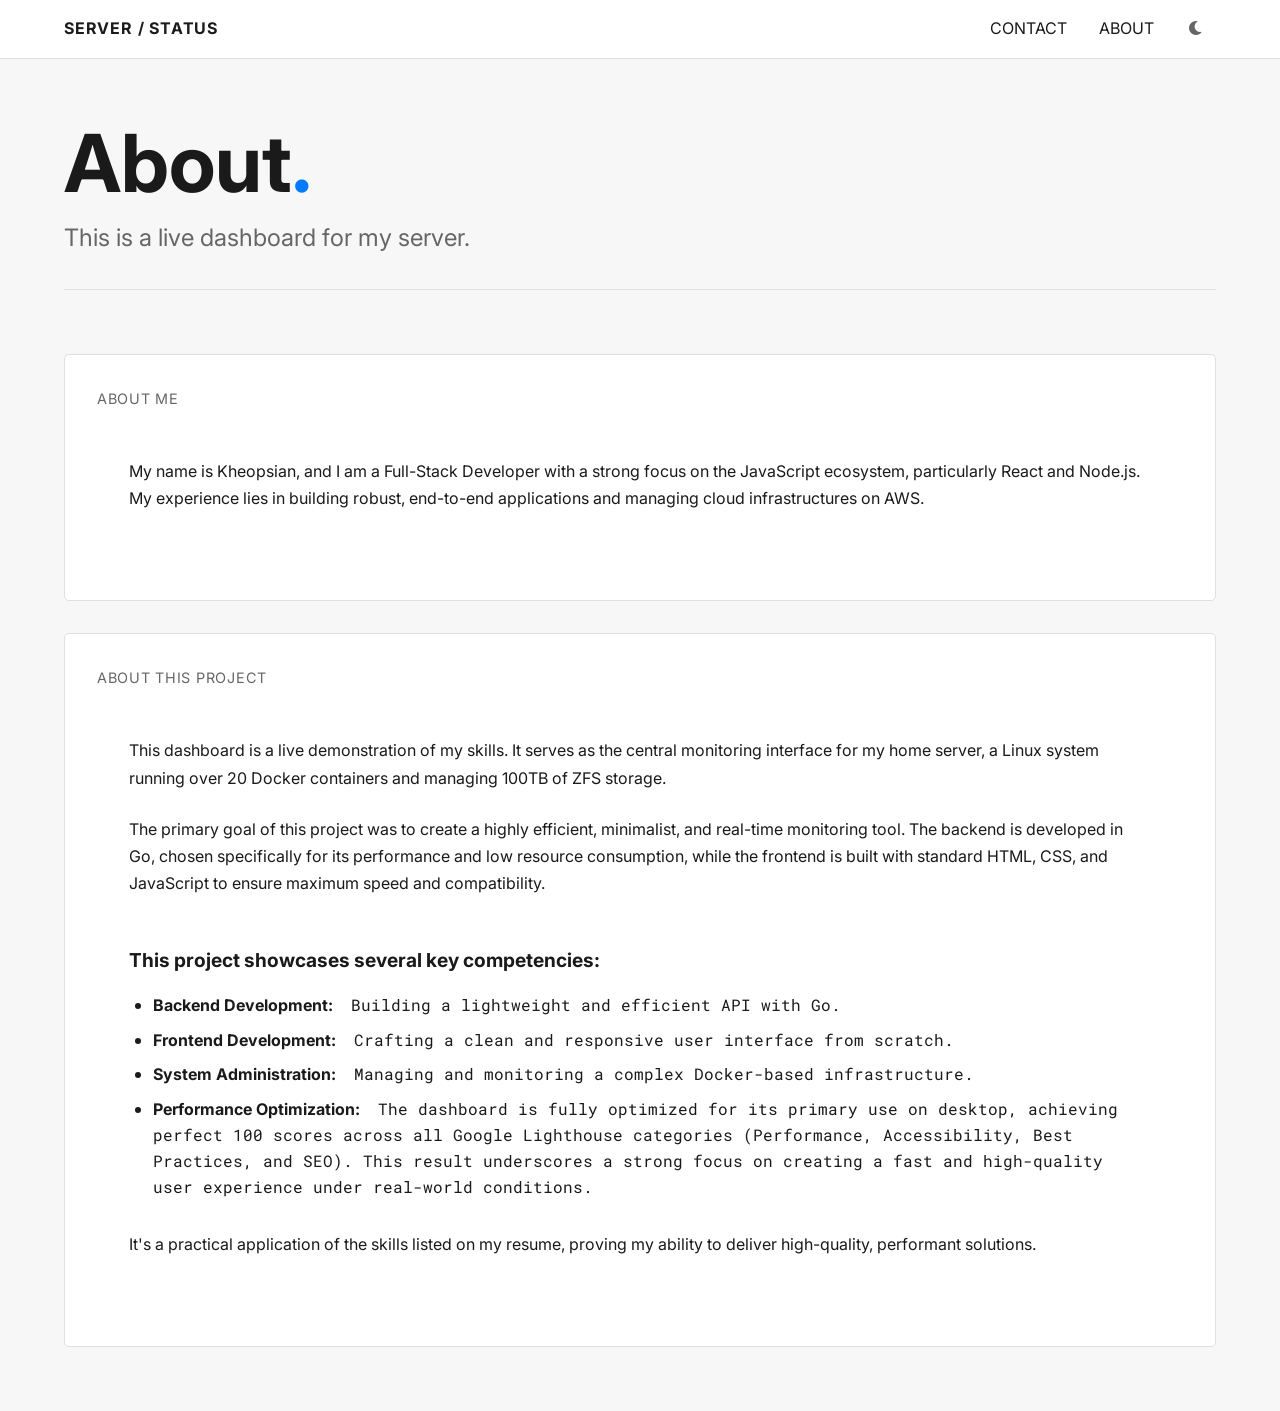
==== commit f0d20302: "perfect lighthouse on desktop" ====
--- a/frontend/about.html
+++ b/frontend/about.html
@@ -3,7 +3,9 @@
   <head>
     <meta charset="UTF-8" />
     <meta name="viewport" content="width=device-width, initial-scale=1.0" />
+    <meta name="description" content="About Orion Dashboard - Discover Kheopsian, Full-Stack Developer, and this server monitoring project built with Go, Docker and ZFS." />
     <title>About - Orion Dashboard</title>
+    <link rel="icon" type="image/png" href="assets/images/favicon.png">
     <link rel="preconnect" href="https://fonts.googleapis.com" />
     <link rel="preconnect" href="https://fonts.gstatic.com" crossorigin />
     <link
@@ -87,9 +89,7 @@
                 a complex Docker-based infrastructure.
               </li>
               <li>
-                <strong>Performance Optimization:</strong> As demonstrated by
-                its perfect performance scores, this dashboard is designed for
-                speed.
+                <strong>Performance Optimization:</strong> The dashboard is fully optimized for its primary use on desktop, achieving perfect 100 scores across all Google Lighthouse categories (Performance, Accessibility, Best Practices, and SEO). This result underscores a strong focus on creating a fast and high-quality user experience under real-world conditions.
               </li>
             </ul>
             <p>
--- a/frontend/style.css
+++ b/frontend/style.css
@@ -500,6 +500,40 @@
   }
 }
 
+@media (max-width: 400px) {
+  .metrics-grid {
+    grid-template-columns: 1fr;
+    gap: 1rem;
+  }
+  
+  .container, .header {
+    padding: 1rem;
+  }
+  
+  .metric-card {
+    min-width: 0;
+    max-width: 100%;
+  }
+  
+  .zfs-tree ul li {
+    max-width: calc(100vw - 2rem);
+    word-break: break-word;
+    white-space: normal;
+  }
+  
+  .hero h1 {
+    font-size: 2.5rem;
+  }
+  
+  .cache-stats-container {
+    gap: 1rem;
+  }
+  
+  .library-counts {
+    gap: 1rem;
+  }
+}
+
 body.dark-mode {
   --primary-text-color: #e0e0e0;
   --secondary-text-color: #999;
